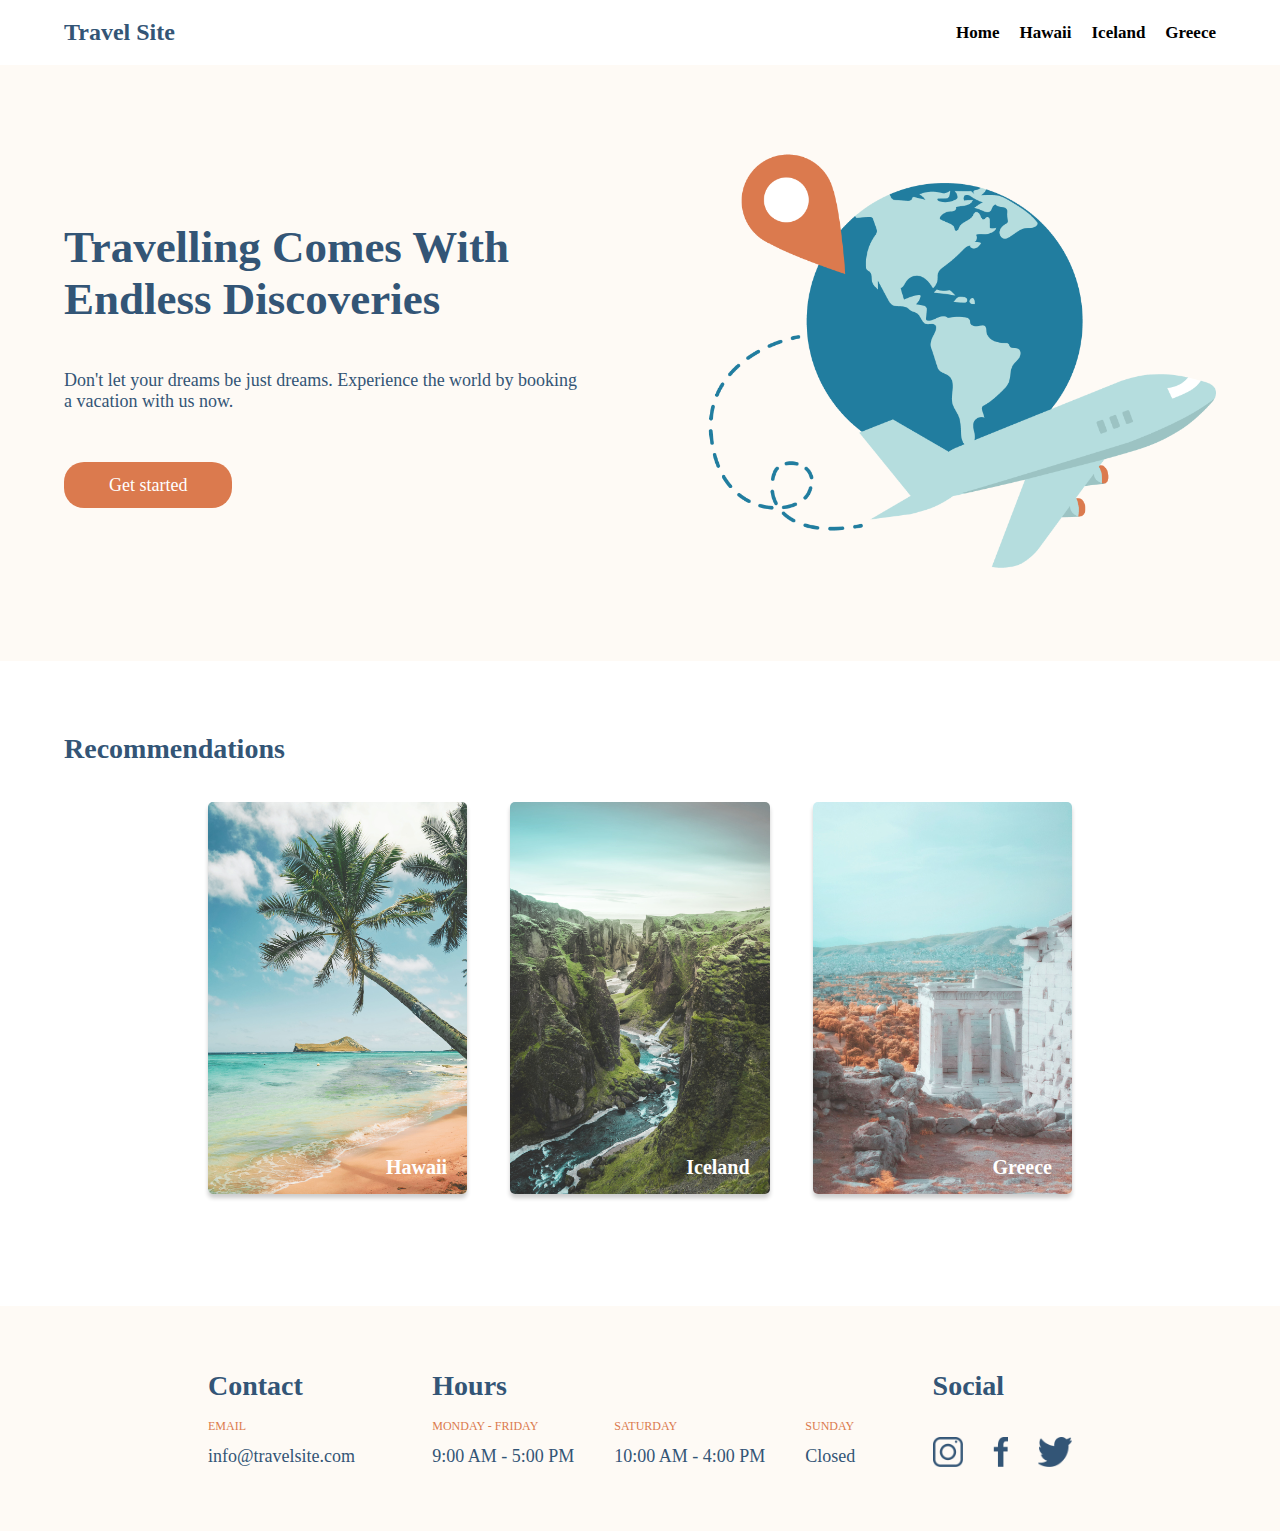
==== index.html @ e6c60c36 "Complete initial home page" ====
<!DOCTYPE html>
<html lang="en">
<head>
    <meta charset="UTF-8">
    <meta name="viewport" content="width=device-width, initial-scale=1.0">
    <link href="https://fonts.googleapis.com/css2?family=Open+Sans:ital,wght@0,300;0,400;0,600;0,700;1,400&display=swap" rel="stylesheet">
    <link rel="stylesheet" href="./css/global.css">
    <link rel="stylesheet" href="./css/main.css">
    <title>Travel Site - Home</title>
</head>
<body>
    <header class="header">
        <div class="header__container">
            <div class="header__title-wrapper">
                <h2 class="header__title">Travel Site</h2>
            </div>
            <nav class="header__nav">
                <ul class="header__list">
                    <li class="header__list-item"><a class="header__list-link header__list-link--home" href="">Home</a></li>
                    <li class="header__list-item"><a class="header__list-link header__list-link--hawaii" href="">Hawaii</a></li>
                    <li class="header__list-item"><a class="header__list-link header__list-link--iceland" href="">Iceland</a></li>
                    <li class="header__list-item"><a class="header__list-link header__list-link--greece" href="">Greece</a></li>
                </ul>
            </nav>
        </div>
    </header>
    <main class="main-body">
        <section class="hero">
            <div class="hero__container">
                <div class="hero__text-wrapper">
                    <h1 class="hero__heading">Travelling Comes With Endless Discoveries</h1>
                    <p class="hero__text">Don't let your dreams be just dreams. Experience the world by booking a vacation with us now.</p>
                    <a class="hero__btn" href="">Get started</a>
                </div>
                <div class="hero__img-wrapper">
                    <img class="hero__img" src="./assets/images/hero.png" alt="hero image">
                </div>
            </div>
        </section>
        <section class="recommendations">
            <div class="recommendations__container">
                <h1 class="recommendations__heading">Recommendations</h1>
                <div class="recommendations__cards-container">
                    <div class="recommendations__card">
                        <a href=""><img class="recommendations__card-img" src="./assets/images/hawaii.jpg" alt="Hawaii"></a>
                        <p class="recommendations__card-text">Hawaii</p>
                    </div>
                    <div class="recommendations__card">
                        <a href=""><img class="recommendations__card-img" src="./assets/images/iceland.jpg" alt="Iceland"></a>
                        <p class="recommendations__card-text">Iceland</p>
                    </div>
                    <div class="recommendations__card">
                        <a href=""><img class="recommendations__card-img" src="./assets/images/greece.jpg" alt="Greece"></a>
                        <p class="recommendations__card-text">Greece</p>
                    </div>
                </div>
            </div>
        </section>
    </main>
    <footer class="footer">
        <div class="footer__container">
            <div class="footer__info-wrapper">
                <h2 class="footer__info-heading">Contact</h2>
                <div class="footer__info-text-wrapper">
                    <p class="footer__info-title">EMAIL</p>
                    <p class="footer__info-text">info@travelsite.com</p>
                </div>
            </div>
            <div class="footer__info-wrapper">
                <h2 class="footer__info-heading">Hours</h2>
                <div class="footer__info-hour-wrapper">
                    <div class="footer__info-text-wrapper">
                        <p class="footer__info-title">MONDAY - FRIDAY</p>
                        <p class="footer__info-text">9:00 AM - 5:00 PM</p>
                    </div>
                    <div class="footer__info-text-wrapper">
                        <p class="footer__info-title">SATURDAY</p>
                        <p class="footer__info-text">10:00 AM - 4:00 PM</p>
                    </div>
                    <div class="footer__info-text-wrapper">
                        <p class="footer__info-title">SUNDAY</p>
                        <p class="footer__info-text">Closed</p>
                    </div>
                </div>
            </div>
            <div class="footer__info-wrapper">
                <h2 class="footer__info-heading">Social</h2>
                <div class="footer__info-logo-wrapper">
                    <img class="footer__info-logo" src="./assets/images/icon-instagram.png" alt="Instagram">
                    <img class="footer__info-logo" src="./assets/images/icon-facebook.png" alt="Instagram">
                    <img class="footer__info-logo" src="./assets/images/icon-twitter.png" alt="Instagram">
                </div>
            </div>
        </div>
    </footer>
</body>
</html>
---- css/global.css ----
* {
    margin: 0px;
    padding: 0px;
    box-sizing: border-box;
}
html {
    font-size: 62.5%;
}
body {
    font-family: 'Verdana';
    font-size: 1.6rem;
    color: #335576;
    margin: auto;
}
/* div {
    border: 1px solid red;
} */
.header {
    background-color: #FFFFFF;
    padding: 1.2em 0em;
    position: fixed;
    width: 100%;
    z-index: 1;
}
.header__container {
    width: 90%;
    margin: auto;
    display: flex;
    justify-content: space-between;
    align-items: center;
}
.header__title {
    color: #335576;
}
.header__list {
    display: flex;
    list-style-type: none;
    gap: 2rem;
}
.header__list-link {
    text-decoration: none;
    color: black;
    font-size: 1.7rem;
    font-weight: bold;
    padding-bottom: 0.5em;
}
.footer {
    background-color: #FEFAF5;
    padding: 4em 0em;
}
.footer__container {
    width: 67.5%;
    margin: auto;
    display: flex;
    justify-content: space-between;
}
.footer__info-wrapper {
    display: flex;
    flex-direction: column;
    justify-content: space-between;
    gap: 0.5rem;
}
.footer__info-hour-wrapper {
    display: flex;
    justify-content: space-between;
    gap: 4rem;
}
.footer__info-heading {
    font-size: 2.8rem;
}
.footer__info-title {
    color: #DB7A4E;
    font-size: 1.2rem;
    padding: 1em 0em;
}
.footer__info-text {
    font-size: 1.8rem;
}
.footer__info-logo-wrapper {
    display: flex;
    gap: 3rem;
}
.footer__info-logo {
    height: 3rem;
}
---- css/main.css ----
/* .header__list-link--home {
    border-bottom: 0.2rem solid #DB7A4E;
} */
.hero {
    background-color: #FEFAF5;
    padding: 5.5em 0em;
    position: relative;
}
.hero__container {
    width: 90%;
    margin: auto;
    padding-top: 3.5em;
    display: flex;
    justify-content: space-between;
    align-items: center;
}
.hero__text-wrapper{
    width: 60%
}
.hero__heading {
    padding-bottom: 1em;
    font-size: 4.5rem;
}
.hero__text {
    padding-bottom: 3.5em;
    font-size: 1.8rem;
}
.hero__btn {
    font-size: 1.8rem;
    padding: 0.7em 2.5em;
    border-radius: 2rem;
    background-color: #DB7A4E;
    color: #FFF;
    text-decoration: none;
}
.hero__img-wrapper {
    text-align: right;
}
.hero__img {
    width: 80%;
}
.recommendations {
    padding: 4.5em 0em;
}
.recommendations__container {
    width: 90%;
    margin: auto;
    padding-bottom: 2.5em;
}
.recommendations__heading {
    font-size: 2.8rem;
    margin-bottom: 1.3em;
}
.recommendations__cards-container {
    width: 75%;
    margin: auto;
    display: flex;
    justify-content: space-between;
}
.recommendations__card {
    width: 30%;
    position: relative;
}
.recommendations__card-img {
    width: 100%;
    height: 100%;
    border-radius: 0.5rem;
    box-shadow: 0rem 0.4rem 0.4rem rgb(0, 0, 0, 0.2);
}
.recommendations__card-text {
    position: absolute;
    bottom: 1.5rem;
    right: 2rem;
    color: #FFF;
    font-size: 2rem;
    font-weight: bold;
}
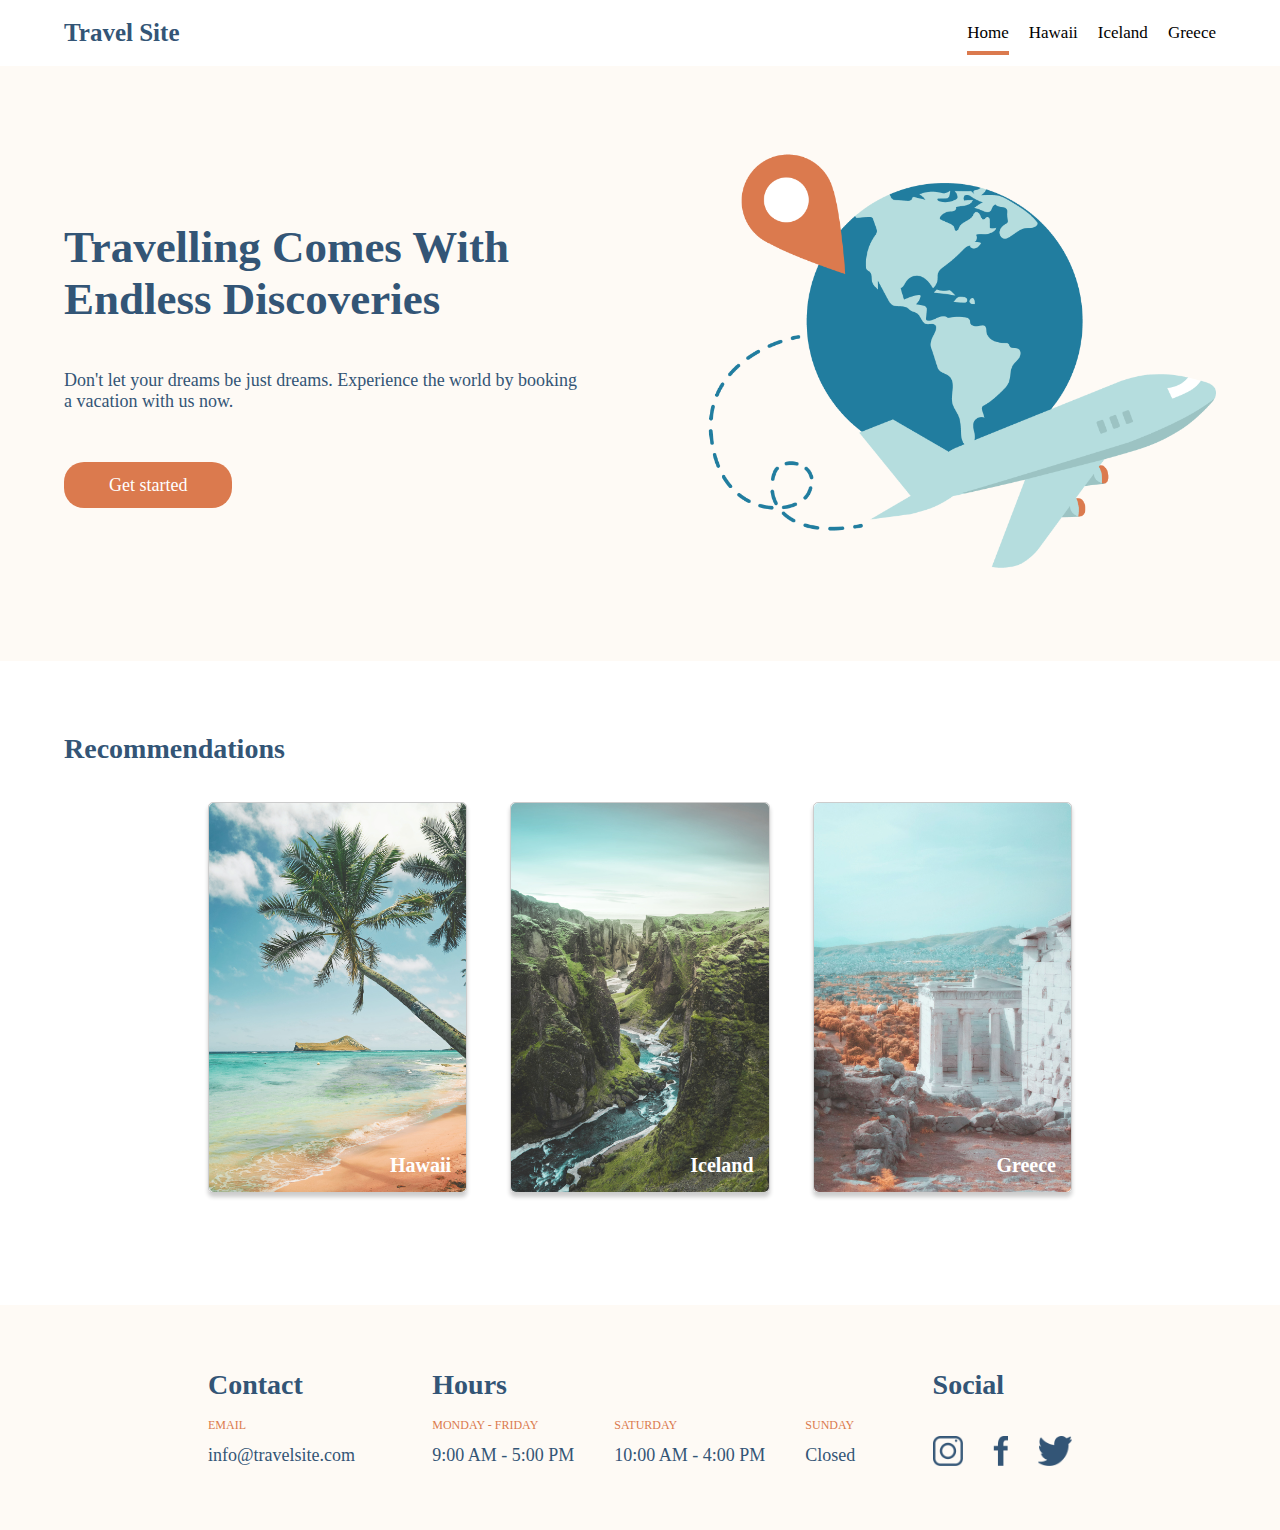
==== commit 7463a48f: "Finish 1st pass of all pages" ====
--- a/index.html
+++ b/index.html
@@ -12,14 +12,14 @@
     <header class="header">
         <div class="header__container">
             <div class="header__title-wrapper">
-                <h2 class="header__title">Travel Site</h2>
+                <h2 class="header__title"><a class="header__title-link" href="./index.html">Travel Site</a></h2>
             </div>
             <nav class="header__nav">
-                <ul class="header__list">
-                    <li class="header__list-item"><a class="header__list-link header__list-link--home" href="">Home</a></li>
-                    <li class="header__list-item"><a class="header__list-link header__list-link--hawaii" href="">Hawaii</a></li>
-                    <li class="header__list-item"><a class="header__list-link header__list-link--iceland" href="">Iceland</a></li>
-                    <li class="header__list-item"><a class="header__list-link header__list-link--greece" href="">Greece</a></li>
+                <ul class="list list--header">
+                    <li class="list__item list__item--header"><a class="list__link list__link--header list__link--header-active" href="./index.html">Home</a></li>
+                    <li class="list__item list__item--header"><a class="list__link list__link--header" href="./pages/hawaii.html">Hawaii</a></li>
+                    <li class="list__item list__item--header"><a class="list__link list__link--header" href="./pages/iceland.html">Iceland</a></li>
+                    <li class="list__item list__item--header"><a class="list__link list__link--header" href="./pages/greece.html">Greece</a></li>
                 </ul>
             </nav>
         </div>
@@ -30,7 +30,7 @@
                 <div class="hero__text-wrapper">
                     <h1 class="hero__heading">Travelling Comes With Endless Discoveries</h1>
                     <p class="hero__text">Don't let your dreams be just dreams. Experience the world by booking a vacation with us now.</p>
-                    <a class="hero__btn" href="">Get started</a>
+                    <a class="btn btn--hero" href="">Get started</a>
                 </div>
                 <div class="hero__img-wrapper">
                     <img class="hero__img" src="./assets/images/hero.png" alt="hero image">
@@ -40,57 +40,63 @@
         <section class="recommendations">
             <div class="recommendations__container">
                 <h1 class="recommendations__heading">Recommendations</h1>
-                <div class="recommendations__cards-container">
-                    <div class="recommendations__card">
-                        <a href=""><img class="recommendations__card-img" src="./assets/images/hawaii.jpg" alt="Hawaii"></a>
-                        <p class="recommendations__card-text">Hawaii</p>
-                    </div>
-                    <div class="recommendations__card">
-                        <a href=""><img class="recommendations__card-img" src="./assets/images/iceland.jpg" alt="Iceland"></a>
-                        <p class="recommendations__card-text">Iceland</p>
-                    </div>
-                    <div class="recommendations__card">
-                        <a href=""><img class="recommendations__card-img" src="./assets/images/greece.jpg" alt="Greece"></a>
-                        <p class="recommendations__card-text">Greece</p>
-                    </div>
+                <div class="cards-container cards-container--recommendations">
+                    <figure class="card card--recommendations">
+                        <a href="./pages/hawaii.html">
+                            <img class="recommendations__card-img" src="./assets/images/hawaii.jpg" alt="Hawaii">
+                            <p class="recommendations__card-text">Hawaii</p>
+                        </a>
+                    </figure>
+                    <figure class="card card--recommendations">
+                        <a href="./pages/iceland.html">
+                            <img class="recommendations__card-img" src="./assets/images/iceland.jpg" alt="Iceland">
+                            <p class="recommendations__card-text">Iceland</p>
+                        </a>
+                    </figure>
+                    <figure class="card card--recommendations">
+                        <a href="./pages/greece.html">
+                            <img class="recommendations__card-img" src="./assets/images/greece.jpg" alt="Greece">
+                            <p class="recommendations__card-text">Greece</p>
+                        </a>
+                    </figure>
                 </div>
             </div>
         </section>
     </main>
     <footer class="footer">
         <div class="footer__container">
-            <div class="footer__info-wrapper">
-                <h2 class="footer__info-heading">Contact</h2>
+            <article class="footer__info-wrapper">
+                <h2 class="footer__info-title">Contact</h2>
                 <div class="footer__info-text-wrapper">
-                    <p class="footer__info-title">EMAIL</p>
+                    <p class="footer__info-sub-title">EMAIL</p>
                     <p class="footer__info-text">info@travelsite.com</p>
                 </div>
-            </div>
-            <div class="footer__info-wrapper">
-                <h2 class="footer__info-heading">Hours</h2>
+            </article>
+            <article class="footer__info-wrapper">
+                <h2 class="footer__info-title">Hours</h2>
                 <div class="footer__info-hour-wrapper">
                     <div class="footer__info-text-wrapper">
-                        <p class="footer__info-title">MONDAY - FRIDAY</p>
+                        <p class="footer__info-sub-title">MONDAY - FRIDAY</p>
                         <p class="footer__info-text">9:00 AM - 5:00 PM</p>
                     </div>
                     <div class="footer__info-text-wrapper">
-                        <p class="footer__info-title">SATURDAY</p>
+                        <p class="footer__info-sub-title">SATURDAY</p>
                         <p class="footer__info-text">10:00 AM - 4:00 PM</p>
                     </div>
                     <div class="footer__info-text-wrapper">
-                        <p class="footer__info-title">SUNDAY</p>
+                        <p class="footer__info-sub-title">SUNDAY</p>
                         <p class="footer__info-text">Closed</p>
                     </div>
                 </div>
-            </div>
-            <div class="footer__info-wrapper">
-                <h2 class="footer__info-heading">Social</h2>
+            </article>
+            <article class="footer__info-wrapper">
+                <h2 class="footer__info-title">Social</h2>
                 <div class="footer__info-logo-wrapper">
                     <img class="footer__info-logo" src="./assets/images/icon-instagram.png" alt="Instagram">
                     <img class="footer__info-logo" src="./assets/images/icon-facebook.png" alt="Instagram">
                     <img class="footer__info-logo" src="./assets/images/icon-twitter.png" alt="Instagram">
                 </div>
-            </div>
+            </article>
         </div>
     </footer>
 </body>
--- a/css/global.css
+++ b/css/global.css
@@ -7,14 +7,10 @@
     font-size: 62.5%;
 }
 body {
+    font-size: 1.6rem;
     font-family: 'Verdana';
-    font-size: 1.6rem;
     color: #335576;
-    margin: auto;
 }
-/* div {
-    border: 1px solid red;
-} */
 .header {
     background-color: #FFFFFF;
     padding: 1.2em 0em;
@@ -30,19 +26,27 @@
     align-items: center;
 }
 .header__title {
+    font-size: 2.5rem;
+}
+.header__title-link {
+    text-decoration: none;
     color: #335576;
 }
-.header__list {
+.list {
+    list-style-type: none;
+}
+.list--header {
     display: flex;
-    list-style-type: none;
     gap: 2rem;
 }
-.header__list-link {
+.list__link--header {
     text-decoration: none;
     color: black;
     font-size: 1.7rem;
-    font-weight: bold;
     padding-bottom: 0.5em;
+}
+.list__link--header-active {
+    border-bottom: 0.4rem solid #DB7A4E;
 }
 .footer {
     background-color: #FEFAF5;
@@ -65,10 +69,10 @@
     justify-content: space-between;
     gap: 4rem;
 }
-.footer__info-heading {
+.footer__info-title {
     font-size: 2.8rem;
 }
-.footer__info-title {
+.footer__info-sub-title {
     color: #DB7A4E;
     font-size: 1.2rem;
     padding: 1em 0em;
@@ -82,4 +86,20 @@
 }
 .footer__info-logo {
     height: 3rem;
+}
+.btn {
+    font-size: 1.8rem;
+    padding: 0.7em 2.5em;
+    border-radius: 2rem;
+    background-color: #DB7A4E;
+    color: #FFFFFF;
+    text-decoration: none;
+}
+.cards-container {
+    width: 75%;
+    margin: auto;
+}
+.card {
+    width: 30%;
+    border-radius: 0.5rem;
 }--- a/css/main.css
+++ b/css/main.css
@@ -1,6 +1,3 @@
-/* .header__list-link--home {
-    border-bottom: 0.2rem solid #DB7A4E;
-} */
 .hero {
     background-color: #FEFAF5;
     padding: 5.5em 0em;
@@ -25,14 +22,6 @@
     padding-bottom: 3.5em;
     font-size: 1.8rem;
 }
-.hero__btn {
-    font-size: 1.8rem;
-    padding: 0.7em 2.5em;
-    border-radius: 2rem;
-    background-color: #DB7A4E;
-    color: #FFF;
-    text-decoration: none;
-}
 .hero__img-wrapper {
     text-align: right;
 }
@@ -51,26 +40,24 @@
     font-size: 2.8rem;
     margin-bottom: 1.3em;
 }
-.recommendations__cards-container {
-    width: 75%;
-    margin: auto;
+.cards-container--recommendations {
     display: flex;
     justify-content: space-between;
 }
-.recommendations__card {
-    width: 30%;
+.card--recommendations {
+    border: 0.1rem solid rgba(0, 0, 0, 0.2);
+    box-shadow: 0rem 0.4rem 0.4rem rgba(0, 0, 0, 0.2);
     position: relative;
 }
 .recommendations__card-img {
     width: 100%;
     height: 100%;
     border-radius: 0.5rem;
-    box-shadow: 0rem 0.4rem 0.4rem rgb(0, 0, 0, 0.2);
 }
 .recommendations__card-text {
     position: absolute;
     bottom: 1.5rem;
-    right: 2rem;
+    right: 1.5rem;
     color: #FFF;
     font-size: 2rem;
     font-weight: bold;
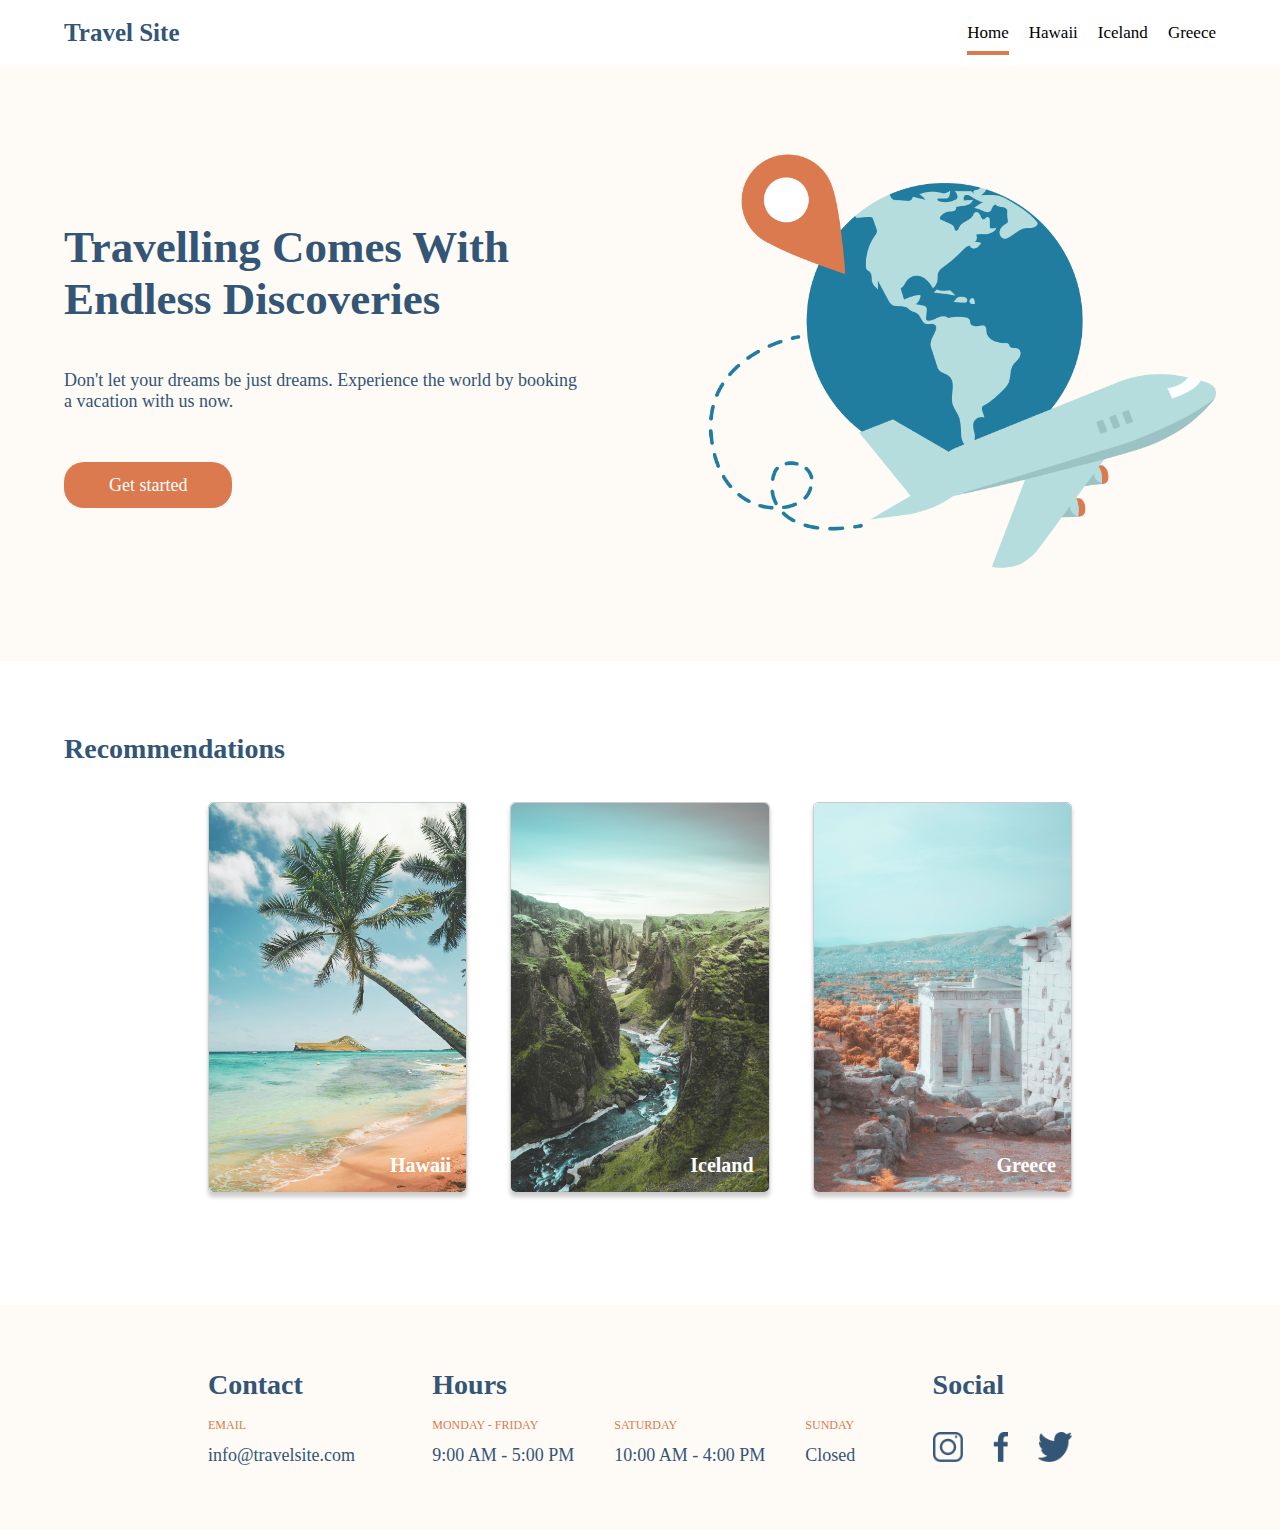
==== commit 41738f92: "Add optional 'diving deeper' sections" ====
--- a/index.html
+++ b/index.html
@@ -3,10 +3,9 @@
 <head>
     <meta charset="UTF-8">
     <meta name="viewport" content="width=device-width, initial-scale=1.0">
-    <link href="https://fonts.googleapis.com/css2?family=Open+Sans:ital,wght@0,300;0,400;0,600;0,700;1,400&display=swap" rel="stylesheet">
+    <title>Travel Site - Home</title>
     <link rel="stylesheet" href="./css/global.css">
     <link rel="stylesheet" href="./css/main.css">
-    <title>Travel Site - Home</title>
 </head>
 <body>
     <header class="header">
@@ -30,7 +29,7 @@
                 <div class="hero__text-wrapper">
                     <h1 class="hero__heading">Travelling Comes With Endless Discoveries</h1>
                     <p class="hero__text">Don't let your dreams be just dreams. Experience the world by booking a vacation with us now.</p>
-                    <a class="btn btn--hero" href="">Get started</a>
+                    <a class="btn btn--hero" href="./pages/get-started.html">Get started</a>
                 </div>
                 <div class="hero__img-wrapper">
                     <img class="hero__img" src="./assets/images/hero.png" alt="hero image">
@@ -91,10 +90,10 @@
             </article>
             <article class="footer__info-wrapper">
                 <h2 class="footer__info-title">Social</h2>
-                <div class="footer__info-logo-wrapper">
-                    <img class="footer__info-logo" src="./assets/images/icon-instagram.png" alt="Instagram">
-                    <img class="footer__info-logo" src="./assets/images/icon-facebook.png" alt="Instagram">
-                    <img class="footer__info-logo" src="./assets/images/icon-twitter.png" alt="Instagram">
+                <div class="footer__logo-wrapper">
+                    <a class="footer__logo-link" href="https://www.instagram.com"><img class="footer__logo" src="./assets/images/icon-instagram.png" alt="Instagram"></a>
+                    <a class="footer__logo-link" href="https://www.facebook.com"><img class="footer__logo" src="./assets/images/icon-facebook.png" alt="Facebook"></a>
+                    <a class="footer__logo-link" href="https://twitter.com/"><img class="footer__logo" src="./assets/images/icon-twitter.png" alt="Twitter"></a>
                 </div>
             </article>
         </div>
--- a/css/global.css
+++ b/css/global.css
@@ -80,11 +80,11 @@
 .footer__info-text {
     font-size: 1.8rem;
 }
-.footer__info-logo-wrapper {
+.footer__logo-wrapper {
     display: flex;
     gap: 3rem;
 }
-.footer__info-logo {
+.footer__logo {
     height: 3rem;
 }
 .btn {
@@ -102,4 +102,9 @@
 .card {
     width: 30%;
     border-radius: 0.5rem;
-}+}
+
+/* Diving Deeper Code */
+.list__link--header:hover {
+    text-decoration: underline;
+}
--- a/css/main.css
+++ b/css/main.css
@@ -61,4 +61,8 @@
     color: #FFF;
     font-size: 2rem;
     font-weight: bold;
+}
+/* Diving Deeper Code */
+.card--recommendations:hover {
+    border: 0.3rem solid rgba(255, 0, 0, 0.2);
 }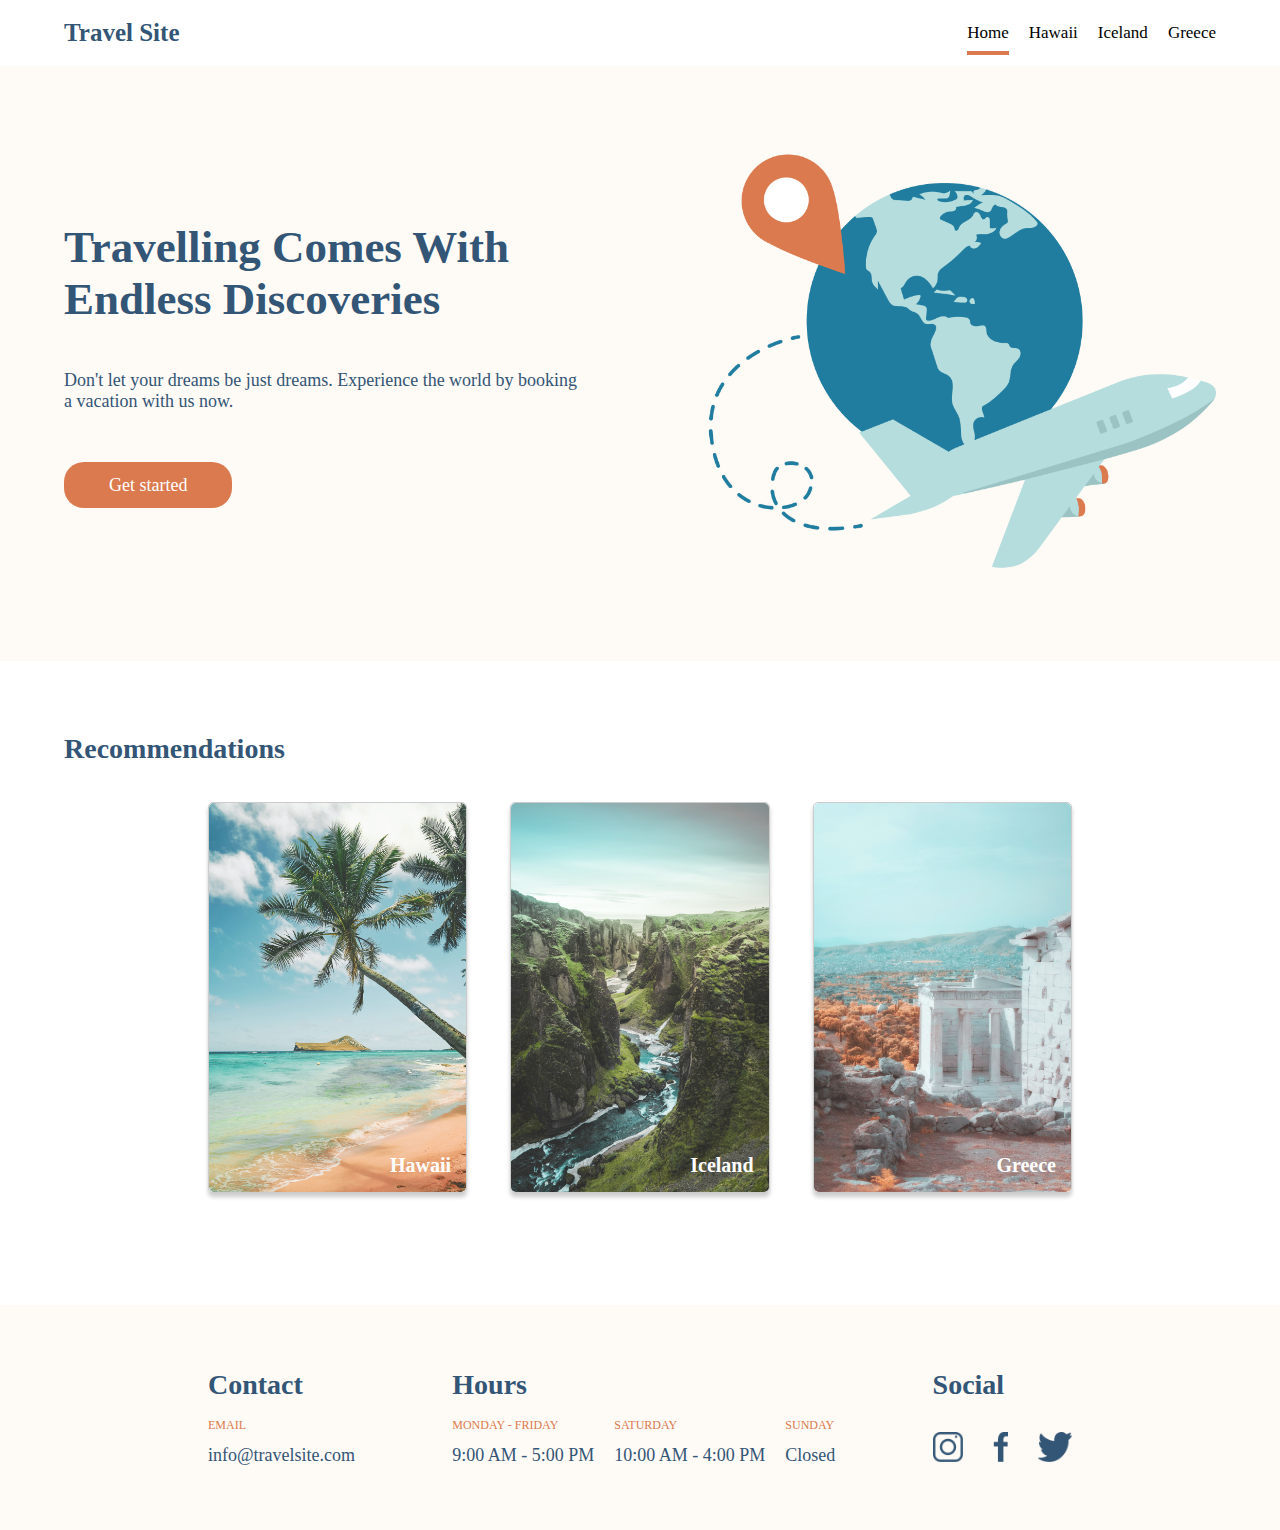
==== commit ac7980e6: "add responsive design properties" ====
--- a/index.html
+++ b/index.html
@@ -1,102 +1,162 @@
 <!DOCTYPE html>
 <html lang="en">
-<head>
-    <meta charset="UTF-8">
-    <meta name="viewport" content="width=device-width, initial-scale=1.0">
-    <title>Travel Site - Home</title>
-    <link rel="stylesheet" href="./css/global.css">
-    <link rel="stylesheet" href="./css/main.css">
-</head>
-<body>
-    <header class="header">
-        <div class="header__container">
-            <div class="header__title-wrapper">
-                <h2 class="header__title"><a class="header__title-link" href="./index.html">Travel Site</a></h2>
-            </div>
-            <nav class="header__nav">
-                <ul class="list list--header">
-                    <li class="list__item list__item--header"><a class="list__link list__link--header list__link--header-active" href="./index.html">Home</a></li>
-                    <li class="list__item list__item--header"><a class="list__link list__link--header" href="./pages/hawaii.html">Hawaii</a></li>
-                    <li class="list__item list__item--header"><a class="list__link list__link--header" href="./pages/iceland.html">Iceland</a></li>
-                    <li class="list__item list__item--header"><a class="list__link list__link--header" href="./pages/greece.html">Greece</a></li>
-                </ul>
-            </nav>
-        </div>
-    </header>
-    <main class="main-body">
-        <section class="hero">
-            <div class="hero__container">
-                <div class="hero__text-wrapper">
-                    <h1 class="hero__heading">Travelling Comes With Endless Discoveries</h1>
-                    <p class="hero__text">Don't let your dreams be just dreams. Experience the world by booking a vacation with us now.</p>
-                    <a class="btn btn--hero" href="./pages/get-started.html">Get started</a>
-                </div>
-                <div class="hero__img-wrapper">
-                    <img class="hero__img" src="./assets/images/hero.png" alt="hero image">
-                </div>
-            </div>
-        </section>
-        <section class="recommendations">
-            <div class="recommendations__container">
-                <h1 class="recommendations__heading">Recommendations</h1>
-                <div class="cards-container cards-container--recommendations">
-                    <figure class="card card--recommendations">
-                        <a href="./pages/hawaii.html">
-                            <img class="recommendations__card-img" src="./assets/images/hawaii.jpg" alt="Hawaii">
-                            <p class="recommendations__card-text">Hawaii</p>
-                        </a>
-                    </figure>
-                    <figure class="card card--recommendations">
-                        <a href="./pages/iceland.html">
-                            <img class="recommendations__card-img" src="./assets/images/iceland.jpg" alt="Iceland">
-                            <p class="recommendations__card-text">Iceland</p>
-                        </a>
-                    </figure>
-                    <figure class="card card--recommendations">
-                        <a href="./pages/greece.html">
-                            <img class="recommendations__card-img" src="./assets/images/greece.jpg" alt="Greece">
-                            <p class="recommendations__card-text">Greece</p>
-                        </a>
-                    </figure>
-                </div>
-            </div>
-        </section>
-    </main>
-    <footer class="footer">
-        <div class="footer__container">
-            <article class="footer__info-wrapper">
-                <h2 class="footer__info-title">Contact</h2>
-                <div class="footer__info-text-wrapper">
-                    <p class="footer__info-sub-title">EMAIL</p>
-                    <p class="footer__info-text">info@travelsite.com</p>
-                </div>
-            </article>
-            <article class="footer__info-wrapper">
-                <h2 class="footer__info-title">Hours</h2>
-                <div class="footer__info-hour-wrapper">
-                    <div class="footer__info-text-wrapper">
-                        <p class="footer__info-sub-title">MONDAY - FRIDAY</p>
-                        <p class="footer__info-text">9:00 AM - 5:00 PM</p>
-                    </div>
-                    <div class="footer__info-text-wrapper">
-                        <p class="footer__info-sub-title">SATURDAY</p>
-                        <p class="footer__info-text">10:00 AM - 4:00 PM</p>
-                    </div>
-                    <div class="footer__info-text-wrapper">
-                        <p class="footer__info-sub-title">SUNDAY</p>
-                        <p class="footer__info-text">Closed</p>
-                    </div>
-                </div>
-            </article>
-            <article class="footer__info-wrapper">
-                <h2 class="footer__info-title">Social</h2>
-                <div class="footer__logo-wrapper">
-                    <a class="footer__logo-link" href="https://www.instagram.com"><img class="footer__logo" src="./assets/images/icon-instagram.png" alt="Instagram"></a>
-                    <a class="footer__logo-link" href="https://www.facebook.com"><img class="footer__logo" src="./assets/images/icon-facebook.png" alt="Facebook"></a>
-                    <a class="footer__logo-link" href="https://twitter.com/"><img class="footer__logo" src="./assets/images/icon-twitter.png" alt="Twitter"></a>
-                </div>
-            </article>
-        </div>
-    </footer>
-</body>
-</html>+	<head>
+		<meta charset="UTF-8" />
+		<meta name="viewport" content="width=device-width, initial-scale=1.0" />
+		<title>Travel Site - Home</title>
+		<link rel="stylesheet" href="./css/global.css" />
+		<link rel="stylesheet" href="./css/main.css" />
+	</head>
+	<body>
+		<header class="nav-bar">
+			<div class="nav-bar__container">
+				<div class="nav-bar__title-wrapper">
+					<h2 class="nav-bar__title">
+						<a class="nav-bar__title-link" href="./index.html">Travel Site</a>
+					</h2>
+				</div>
+				<nav class="nav-bar__menu">
+					<ul class="list list--nav-bar">
+						<li class="list__item list__item--nav-bar">
+							<a
+								class="list__link list__link--nav-bar list__link--nav-bar-active"
+								href="./index.html"
+								>Home</a
+							>
+						</li>
+						<li class="list__item list__item--nav-bar">
+							<a
+								class="list__link list__link--nav-bar"
+								href="./pages/hawaii.html"
+								>Hawaii</a
+							>
+						</li>
+						<li class="list__item list__item--nav-bar">
+							<a
+								class="list__link list__link--nav-bar"
+								href="./pages/iceland.html"
+								>Iceland</a
+							>
+						</li>
+						<li class="list__item list__item--nav-bar">
+							<a
+								class="list__link list__link--nav-bar"
+								href="./pages/greece.html"
+								>Greece</a
+							>
+						</li>
+					</ul>
+				</nav>
+			</div>
+		</header>
+		<main class="main-body">
+			<section class="hero">
+				<div class="hero__container">
+					<div class="hero__text-wrapper">
+						<h1 class="hero__heading">
+							Travelling Comes With Endless Discoveries
+						</h1>
+						<p class="hero__text">
+							Don't let your dreams be just dreams. Experience the world by
+							booking a vacation with us now.
+						</p>
+						<a class="btn btn--hero" href="./pages/get-started.html"
+							>Get started</a
+						>
+					</div>
+					<div class="hero__img-wrapper">
+						<img
+							class="hero__img"
+							src="./assets/images/hero.png"
+							alt="hero image" />
+					</div>
+				</div>
+			</section>
+			<section class="recommendations">
+				<div class="recommendations__container">
+					<h1 class="recommendations__heading">Recommendations</h1>
+					<div class="cards-container cards-container--destination">
+						<figure class="card card--destination">
+							<a href="./pages/hawaii.html">
+								<img
+									class="recommendations__destination-img"
+									src="./assets/images/hawaii.jpg"
+									alt="Hawaii" />
+								<p class="recommendations__destination-text">Hawaii</p>
+							</a>
+						</figure>
+						<figure class="card card--destination">
+							<a href="./pages/iceland.html">
+								<img
+									class="recommendations__destination-img"
+									src="./assets/images/iceland.jpg"
+									alt="Iceland" />
+								<p class="recommendations__destination-text">Iceland</p>
+							</a>
+						</figure>
+						<figure class="card card--destination">
+							<a href="./pages/greece.html">
+								<img
+									class="recommendations__destination-img"
+									src="./assets/images/greece.jpg"
+									alt="Greece" />
+								<p class="recommendations__destination-text">Greece</p>
+							</a>
+						</figure>
+					</div>
+				</div>
+			</section>
+		</main>
+		<footer class="footer">
+			<div class="footer__container">
+				<article class="footer__info-wrapper">
+					<h2 class="footer__info-title">Contact</h2>
+					<div class="footer__info-text-wrapper">
+						<p class="footer__info-sub-title">EMAIL</p>
+						<p class="footer__info-text">info@travelsite.com</p>
+					</div>
+				</article>
+				<article class="footer__info-wrapper">
+					<h2 class="footer__info-title">Hours</h2>
+					<div class="footer__info-hour-wrapper">
+						<div class="footer__info-text-wrapper">
+							<p class="footer__info-sub-title">MONDAY - FRIDAY</p>
+							<p class="footer__info-text">9:00 AM - 5:00 PM</p>
+						</div>
+						<div class="footer__info-text-wrapper">
+							<p class="footer__info-sub-title">SATURDAY</p>
+							<p class="footer__info-text">10:00 AM - 4:00 PM</p>
+						</div>
+						<div class="footer__info-text-wrapper">
+							<p class="footer__info-sub-title">SUNDAY</p>
+							<p class="footer__info-text">Closed</p>
+						</div>
+					</div>
+				</article>
+				<article class="footer__info-wrapper">
+					<h2 class="footer__info-title">Social</h2>
+					<div class="footer__logo-wrapper">
+						<a class="footer__logo-link" href="https://www.instagram.com"
+							><img
+								class="footer__logo"
+								src="./assets/images/icon-instagram.png"
+								alt="Instagram"
+						/></a>
+						<a class="footer__logo-link" href="https://www.facebook.com"
+							><img
+								class="footer__logo"
+								src="./assets/images/icon-facebook.png"
+								alt="Facebook"
+						/></a>
+						<a class="footer__logo-link" href="https://twitter.com/"
+							><img
+								class="footer__logo"
+								src="./assets/images/icon-twitter.png"
+								alt="Twitter"
+						/></a>
+					</div>
+				</article>
+			</div>
+		</footer>
+	</body>
+</html>
--- a/css/global.css
+++ b/css/global.css
@@ -1,110 +1,144 @@
 * {
-    margin: 0px;
-    padding: 0px;
-    box-sizing: border-box;
+	margin: 0px;
+	padding: 0px;
+	box-sizing: border-box;
 }
 html {
-    font-size: 62.5%;
+	font-size: 62.5%;
 }
 body {
-    font-size: 1.6rem;
-    font-family: 'Verdana';
-    color: #335576;
+	font-size: 1.6rem;
+	font-family: "Verdana";
+	color: #335576;
 }
-.header {
-    background-color: #FFFFFF;
-    padding: 1.2em 0em;
-    position: fixed;
-    width: 100%;
-    z-index: 1;
+.nav-bar {
+	background-color: #ffffff;
+	padding: 1.2em 0em;
+	position: fixed;
+	width: 100%;
+	z-index: 1;
 }
-.header__container {
-    width: 90%;
-    margin: auto;
-    display: flex;
-    justify-content: space-between;
-    align-items: center;
+.nav-bar__container {
+	width: 90%;
+	margin: auto;
+	display: flex;
+	justify-content: space-between;
+	align-items: center;
 }
-.header__title {
-    font-size: 2.5rem;
+.nav-bar__title {
+	font-size: 2.5rem;
 }
-.header__title-link {
-    text-decoration: none;
-    color: #335576;
+.nav-bar__title-link {
+	text-decoration: none;
+	color: #335576;
 }
 .list {
-    list-style-type: none;
+	list-style-type: none;
 }
-.list--header {
-    display: flex;
-    gap: 2rem;
+.list--nav-bar {
+	display: flex;
+	gap: 2rem;
 }
-.list__link--header {
-    text-decoration: none;
-    color: black;
-    font-size: 1.7rem;
-    padding-bottom: 0.5em;
+.list__link--nav-bar {
+	text-decoration: none;
+	color: black;
+	font-size: 1.7rem;
+	padding-bottom: 0.5em;
 }
-.list__link--header-active {
-    border-bottom: 0.4rem solid #DB7A4E;
+.list__link--nav-bar-active {
+	border-bottom: 0.4rem solid #db7a4e;
 }
 .footer {
-    background-color: #FEFAF5;
-    padding: 4em 0em;
+	background-color: #fefaf5;
+	padding: 4em 0em;
 }
 .footer__container {
-    width: 67.5%;
-    margin: auto;
-    display: flex;
-    justify-content: space-between;
+	width: 67.5%;
+	margin: auto;
+	display: flex;
+	justify-content: space-between;
 }
 .footer__info-wrapper {
-    display: flex;
-    flex-direction: column;
-    justify-content: space-between;
-    gap: 0.5rem;
+	display: flex;
+	flex-direction: column;
+	justify-content: space-between;
+	gap: 0.5rem;
 }
 .footer__info-hour-wrapper {
-    display: flex;
-    justify-content: space-between;
-    gap: 4rem;
+	display: flex;
+	justify-content: space-between;
+	gap: 2rem;
 }
 .footer__info-title {
-    font-size: 2.8rem;
+	font-size: 2.8rem;
 }
 .footer__info-sub-title {
-    color: #DB7A4E;
-    font-size: 1.2rem;
-    padding: 1em 0em;
+	color: #db7a4e;
+	font-size: 1.2rem;
+	padding: 1em 0em;
 }
 .footer__info-text {
-    font-size: 1.8rem;
+	font-size: 1.8rem;
 }
 .footer__logo-wrapper {
-    display: flex;
-    gap: 3rem;
+	display: flex;
+	gap: 3rem;
 }
 .footer__logo {
-    height: 3rem;
+	height: 3rem;
 }
 .btn {
-    font-size: 1.8rem;
-    padding: 0.7em 2.5em;
-    border-radius: 2rem;
-    background-color: #DB7A4E;
-    color: #FFFFFF;
-    text-decoration: none;
+	font-size: 1.8rem;
+	padding: 0.7em 2.5em;
+	border-radius: 2rem;
+	background-color: #db7a4e;
+	color: #ffffff;
+	text-decoration: none;
 }
 .cards-container {
-    width: 75%;
-    margin: auto;
+	width: 75%;
+	margin: auto;
 }
 .card {
-    width: 30%;
-    border-radius: 0.5rem;
+	width: 30%;
+	border-radius: 0.5rem;
 }
 
 /* Diving Deeper Code */
-.list__link--header:hover {
-    text-decoration: underline;
+.list__link--nav-bar:hover {
+	text-decoration: underline;
 }
+@media (min-width: 768px) and (max-width: 1279px) {
+	.footer {
+		padding-top: 1.5em;
+	}
+	.footer__container {
+		display: block;
+	}
+	.footer__info-wrapper {
+		padding-top: 2em;
+	}
+}
+@media (min-width: 320px) and (max-width: 767px) {
+	.nav-bar__container {
+		flex-direction: column;
+		gap: 2rem;
+	}
+	.footer__container {
+		flex-wrap: wrap;
+		gap: 2.5rem;
+	}
+	.footer__info-hour-wrapper {
+		flex-direction: column;
+		gap: 1rem;
+	}
+	.footer__info-wrapper {
+		justify-content: flex-start;
+	}
+	.cards-container {
+		gap: 2rem;
+	}
+	.card {
+		width: 100%;
+	}
+}
--- a/css/main.css
+++ b/css/main.css
@@ -1,68 +1,88 @@
 .hero {
-    background-color: #FEFAF5;
-    padding: 5.5em 0em;
-    position: relative;
+	background-color: #fefaf5;
+	padding: 5.5em 0em;
+	position: relative;
 }
 .hero__container {
-    width: 90%;
-    margin: auto;
-    padding-top: 3.5em;
-    display: flex;
-    justify-content: space-between;
-    align-items: center;
+	width: 90%;
+	margin: auto;
+	padding-top: 3.5em;
+	display: flex;
+	justify-content: space-between;
+	align-items: center;
 }
-.hero__text-wrapper{
-    width: 60%
+.hero__text-wrapper {
+	width: 60%;
 }
 .hero__heading {
-    padding-bottom: 1em;
-    font-size: 4.5rem;
+	padding-bottom: 1em;
+	font-size: 4.5rem;
 }
 .hero__text {
-    padding-bottom: 3.5em;
-    font-size: 1.8rem;
+	padding-bottom: 3.5em;
+	font-size: 1.8rem;
 }
 .hero__img-wrapper {
-    text-align: right;
+	text-align: right;
 }
 .hero__img {
-    width: 80%;
+	width: 80%;
 }
 .recommendations {
-    padding: 4.5em 0em;
+	padding: 4.5em 0em;
 }
 .recommendations__container {
-    width: 90%;
-    margin: auto;
-    padding-bottom: 2.5em;
+	width: 90%;
+	margin: auto;
+	padding-bottom: 2.5em;
 }
 .recommendations__heading {
-    font-size: 2.8rem;
-    margin-bottom: 1.3em;
+	font-size: 2.8rem;
+	margin-bottom: 1.3em;
 }
-.cards-container--recommendations {
-    display: flex;
-    justify-content: space-between;
+.cards-container--destination {
+	display: flex;
+	justify-content: space-between;
 }
-.card--recommendations {
-    border: 0.1rem solid rgba(0, 0, 0, 0.2);
-    box-shadow: 0rem 0.4rem 0.4rem rgba(0, 0, 0, 0.2);
-    position: relative;
+.card--destination {
+	border: 0.1rem solid rgba(0, 0, 0, 0.2);
+	box-shadow: 0rem 0.4rem 0.4rem rgba(0, 0, 0, 0.2);
+	position: relative;
 }
-.recommendations__card-img {
-    width: 100%;
-    height: 100%;
-    border-radius: 0.5rem;
+.recommendations__destination-img {
+	width: 100%;
+	height: 100%;
+	border-radius: 0.5rem;
 }
-.recommendations__card-text {
-    position: absolute;
-    bottom: 1.5rem;
-    right: 1.5rem;
-    color: #FFF;
-    font-size: 2rem;
-    font-weight: bold;
+.recommendations__destination-text {
+	position: absolute;
+	bottom: 1.5rem;
+	right: 1.5rem;
+	color: #fff;
+	font-size: 2rem;
+	font-weight: bold;
 }
 /* Diving Deeper Code */
-.card--recommendations:hover {
-    border: 0.3rem solid rgba(255, 0, 0, 0.2);
-}+.card--destination:hover {
+	border: 0.3rem solid rgba(255, 0, 0, 0.2);
+}
+@media (min-width: 768px) and (max-width: 1279px) {
+	.hero__heading {
+		font-size: 4rem;
+	}
+}
+@media (min-width: 320px) and (max-width: 767px) {
+	.hero__img-wrapper {
+		position: absolute;
+		display: none;
+	}
+	.hero__text-wrapper {
+		width: 100%;
+	}
+	.hero__heading {
+		font-size: 3rem;
+	}
+	.cards-container--destination {
+		flex-direction: column;
+	}
+}
